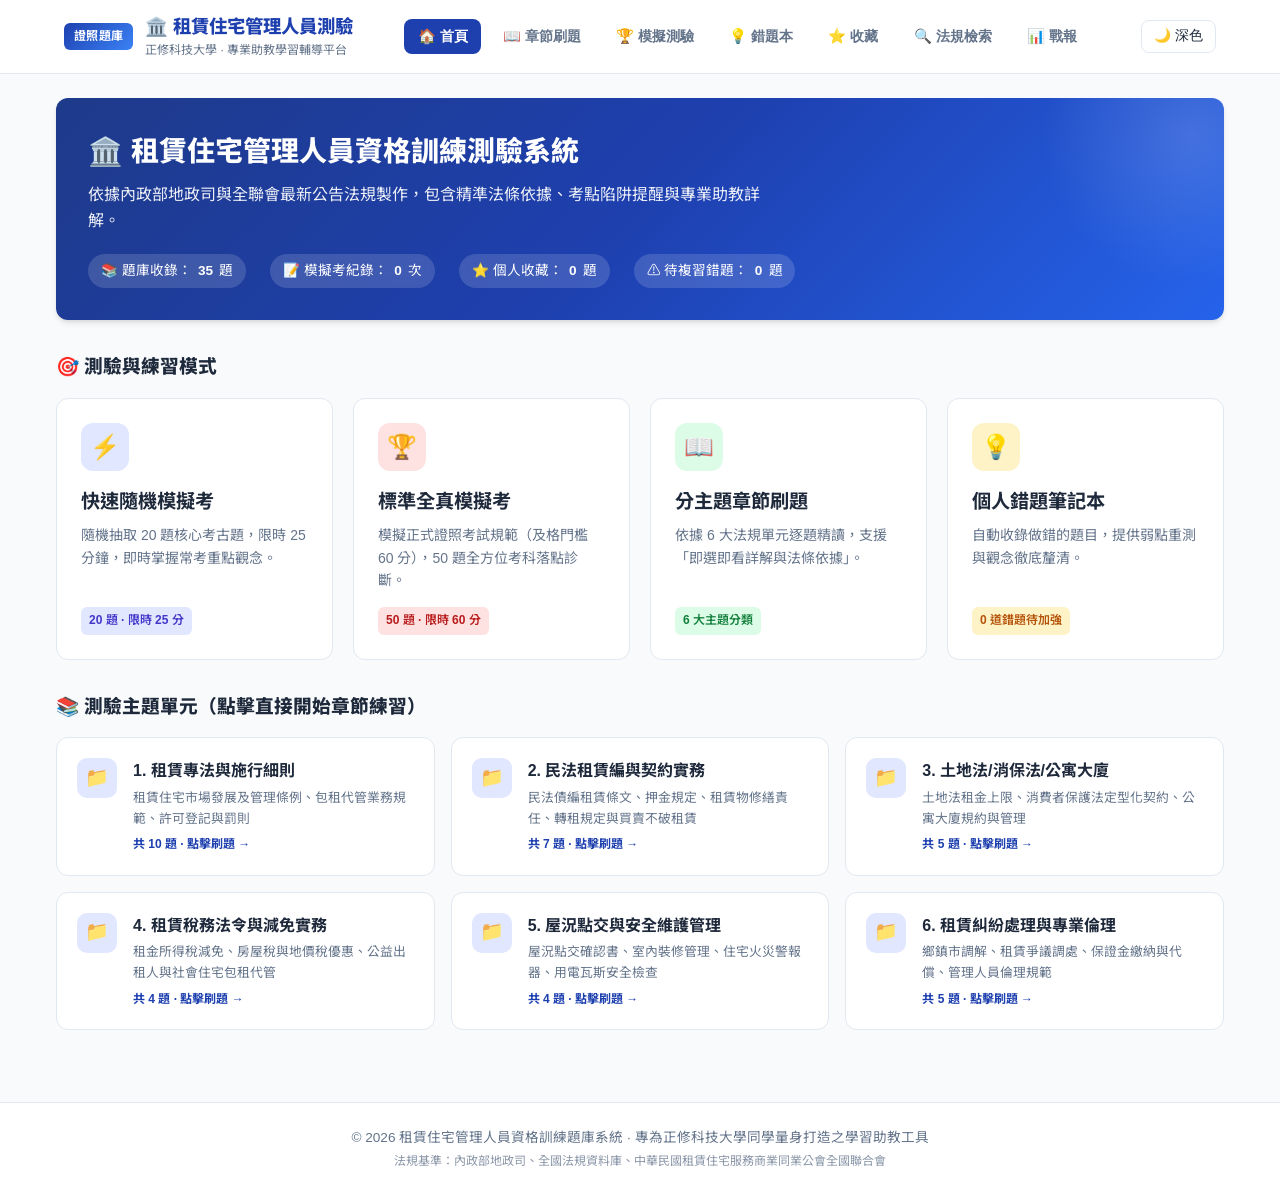
==== output/index.html @ e210c6e4 "feat: 完成租賃住宅管理人員測驗考古題互動學習平台與題庫系統" ====
﻿<!DOCTYPE html>
<html lang="zh-TW">
<head>
  <meta charset="UTF-8">
  <meta name="viewport" content="width=device-width, initial-scale=1.0">
  <title>租賃住宅管理人員資格訓練測驗考古題互動學習平台</title>
  <link rel="preconnect" href="https://fonts.googleapis.com">
  <link rel="preconnect" href="https://fonts.gstatic.com" crossorigin>
  <link href="https://fonts.googleapis.com/css2?family=Noto+Sans+TC:wght@400;500;600;700;800;900&display=swap" rel="stylesheet">
  <link rel="stylesheet" href="css/style.css">
</head>
<body>

  <!-- 頂部導航列 -->
  <header>
    <div class="header-container">
      <div class="logo-brand" onclick="switchTab('home')">
        <span class="logo-badge">證照題庫</span>
        <div>
          <div class="logo-title">🏛️ 租賃住宅管理人員測驗</div>
          <span class="logo-subtitle">正修科技大學 · 專業助教學習輔導平台</span>
        </div>
      </div>

      <nav class="main-nav">
        <button class="nav-btn active" data-tab="home" onclick="switchTab('home')">🏠 首頁</button>
        <button class="nav-btn" data-tab="practice" onclick="switchTab('practice')">📖 章節刷題</button>
        <button class="nav-btn" data-tab="exam" onclick="switchTab('exam', 50)">🏆 模擬測驗</button>
        <button class="nav-btn" data-tab="wrong" onclick="switchTab('wrong')">💡 錯題本</button>
        <button class="nav-btn" data-tab="bookmarks" onclick="switchTab('bookmarks')">⭐ 收藏</button>
        <button class="nav-btn" data-tab="search" onclick="switchTab('search')">🔍 法規檢索</button>
        <button class="nav-btn" data-tab="analytics" onclick="switchTab('analytics')">📊 戰報</button>
      </nav>

      <div class="header-tools">
        <button id="themeToggleBtn" class="tool-btn">🌙 深色</button>
      </div>
    </div>
  </header>

  <!-- 主內容區 -->
  <main id="mainContent">
    <!-- 頁面內容將由 app.js 動態渲染 -->
  </main>

  <!-- 頁尾 -->
  <footer>
    <p>© 2026 租賃住宅管理人員資格訓練題庫系統 · 專為正修科技大學同學量身打造之學習助教工具</p>
    <p style="margin-top: 0.25rem; font-size: 0.75rem; opacity: 0.75;">法規基準：內政部地政司、全國法規資料庫、中華民國租賃住宅服務商業同業公會全國聯合會</p>
  </footer>

  <!-- 腳本引入 -->
  <script src="js/questions.js"></script>
  <script src="js/app.js"></script>
</body>
</html>
---- output/css/style.css ----
﻿:root {
  --primary: #1e40af;
  --primary-hover: #1d4ed8;
  --primary-light: #eff6ff;
  --primary-border: #bfdbfe;
  --secondary: #0f172a;
  --success: #10b981;
  --success-bg: #ecfdf5;
  --success-border: #a7f3d0;
  --danger: #ef4444;
  --danger-bg: #fef2f2;
  --danger-border: #fecaca;
  --warning: #f59e0b;
  --warning-bg: #fffbeb;
  --warning-border: #fde68a;
  --info: #0284c7;
  --bg-main: #f8fafc;
  --bg-card: #ffffff;
  --text-main: #1e293b;
  --text-muted: #64748b;
  --border-color: #e2e8f0;
  --shadow-sm: 0 1px 2px 0 rgb(0 0 0 / 0.05);
  --shadow-md: 0 4px 6px -1px rgb(0 0 0 / 0.1), 0 2px 4px -2px rgb(0 0 0 / 0.1);
  --shadow-lg: 0 10px 15px -3px rgb(0 0 0 / 0.1), 0 4px 6px -4px rgb(0 0 0 / 0.1);
  --radius: 12px;
  --font-sans: -apple-system, BlinkMacSystemFont, "Segoe UI", Roboto, "Helvetica Neue", Arial, "Noto Sans TC", sans-serif;
}

[data-theme="dark"] {
  --primary: #3b82f6;
  --primary-hover: #60a5fa;
  --primary-light: #1e293b;
  --primary-border: #3b82f6;
  --secondary: #f8fafc;
  --bg-main: #0b1120;
  --bg-card: #1e293b;
  --text-main: #f1f5f9;
  --text-muted: #94a3b8;
  --border-color: #334155;
  --success-bg: #064e3b;
  --danger-bg: #7f1d1d;
  --warning-bg: #78350f;
}

* {
  box-sizing: border-box;
  margin: 0;
  padding: 0;
}

body {
  font-family: var(--font-sans);
  background-color: var(--bg-main);
  color: var(--text-main);
  line-height: 1.6;
  transition: background-color 0.3s, color 0.3s;
  min-height: 100vh;
  display: flex;
  flex-direction: column;
}

/* Header & Nav */
header {
  background: var(--bg-card);
  border-bottom: 1px solid var(--border-color);
  position: sticky;
  top: 0;
  z-index: 50;
  backdrop-filter: blur(8px);
}

.header-container {
  max-width: 1200px;
  margin: 0 auto;
  padding: 0.75rem 1.5rem;
  display: flex;
  justify-content: space-between;
  align-items: center;
  gap: 1rem;
}

.logo-brand {
  display: flex;
  align-items: center;
  gap: 0.75rem;
  text-decoration: none;
  color: var(--text-main);
  cursor: pointer;
}

.logo-badge {
  background: linear-gradient(135deg, #1e40af, #3b82f6);
  color: #fff;
  font-size: 0.75rem;
  font-weight: 700;
  padding: 0.25rem 0.6rem;
  border-radius: 6px;
  letter-spacing: 0.5px;
}

.logo-title {
  font-size: 1.15rem;
  font-weight: 800;
  color: var(--primary);
  display: flex;
  align-items: center;
  gap: 0.5rem;
}

.logo-subtitle {
  font-size: 0.75rem;
  color: var(--text-muted);
  display: block;
}

nav.main-nav {
  display: flex;
  gap: 0.5rem;
  align-items: center;
}

.nav-btn {
  background: transparent;
  border: none;
  padding: 0.5rem 0.85rem;
  border-radius: 8px;
  font-size: 0.9rem;
  font-weight: 600;
  color: var(--text-muted);
  cursor: pointer;
  display: inline-flex;
  align-items: center;
  gap: 0.4rem;
  transition: all 0.2s;
}

.nav-btn:hover {
  background: var(--primary-light);
  color: var(--primary);
}

.nav-btn.active {
  background: var(--primary);
  color: #fff;
}

.header-tools {
  display: flex;
  align-items: center;
  gap: 0.5rem;
}

.tool-btn {
  background: transparent;
  border: 1px solid var(--border-color);
  color: var(--text-main);
  padding: 0.4rem 0.75rem;
  border-radius: 8px;
  cursor: pointer;
  display: inline-flex;
  align-items: center;
  gap: 0.35rem;
  font-size: 0.85rem;
  transition: all 0.2s;
}

.tool-btn:hover {
  background: var(--border-color);
}

/* Main Layout */
main {
  max-width: 1200px;
  width: 100%;
  margin: 1.5rem auto;
  padding: 0 1rem;
  flex: 1;
}

/* Hero Section */
.hero-banner {
  background: linear-gradient(135deg, #1e3a8a 0%, #1e40af 50%, #2563eb 100%);
  color: #ffffff;
  border-radius: var(--radius);
  padding: 2rem;
  margin-bottom: 2rem;
  box-shadow: var(--shadow-md);
  position: relative;
  overflow: hidden;
}

.hero-banner::after {
  content: "";
  position: absolute;
  top: -50%;
  right: -10%;
  width: 300px;
  height: 300px;
  background: radial-gradient(circle, rgba(255,255,255,0.15) 0%, rgba(255,255,255,0) 70%);
  border-radius: 50%;
}

.hero-title {
  font-size: 1.75rem;
  font-weight: 800;
  margin-bottom: 0.5rem;
}

.hero-desc {
  font-size: 1rem;
  opacity: 0.92;
  max-width: 700px;
  margin-bottom: 1.25rem;
}

.hero-stats {
  display: flex;
  gap: 1.5rem;
  flex-wrap: wrap;
}

.stat-chip {
  background: rgba(255, 255, 255, 0.15);
  backdrop-filter: blur(5px);
  padding: 0.4rem 0.8rem;
  border-radius: 20px;
  font-size: 0.85rem;
  display: inline-flex;
  align-items: center;
  gap: 0.4rem;
}

/* Mode Cards Grid */
.mode-grid {
  display: grid;
  grid-template-columns: repeat(auto-fit, minmax(260px, 1fr));
  gap: 1.25rem;
  margin-bottom: 2rem;
}

.mode-card {
  background: var(--bg-card);
  border: 1px solid var(--border-color);
  border-radius: var(--radius);
  padding: 1.5rem;
  cursor: pointer;
  transition: transform 0.2s, box-shadow 0.2s, border-color 0.2s;
  display: flex;
  flex-direction: column;
  justify-content: space-between;
}

.mode-card:hover {
  transform: translateY(-4px);
  box-shadow: var(--shadow-lg);
  border-color: var(--primary);
}

.mode-icon-box {
  width: 48px;
  height: 48px;
  border-radius: 12px;
  display: flex;
  align-items: center;
  justify-content: center;
  margin-bottom: 1rem;
  font-size: 1.5rem;
}

.mode-card h3 {
  font-size: 1.2rem;
  font-weight: 700;
  margin-bottom: 0.4rem;
  color: var(--text-main);
}

.mode-card p {
  font-size: 0.875rem;
  color: var(--text-muted);
  margin-bottom: 1rem;
}

.mode-badge {
  font-size: 0.75rem;
  font-weight: 600;
  padding: 0.25rem 0.5rem;
  border-radius: 6px;
  align-self: flex-start;
}

/* Category Selection Grid */
.category-list {
  display: grid;
  grid-template-columns: repeat(auto-fit, minmax(320px, 1fr));
  gap: 1rem;
  margin-top: 1rem;
}

.cat-card {
  background: var(--bg-card);
  border: 1px solid var(--border-color);
  border-radius: var(--radius);
  padding: 1.25rem;
  cursor: pointer;
  transition: all 0.2s;
  display: flex;
  align-items: flex-start;
  gap: 1rem;
}

.cat-card:hover {
  border-color: var(--primary);
  background: var(--primary-light);
}

.cat-icon-badge {
  background: #e0e7ff;
  color: #3730a3;
  width: 40px;
  height: 40px;
  border-radius: 10px;
  display: flex;
  align-items: center;
  justify-content: center;
  flex-shrink: 0;
  font-size: 1.2rem;
}

.cat-info h4 {
  font-size: 1rem;
  font-weight: 700;
  margin-bottom: 0.25rem;
}

.cat-info p {
  font-size: 0.8rem;
  color: var(--text-muted);
}

/* Question Container & Exam Layout */
.exam-layout {
  display: grid;
  grid-template-columns: 1fr 300px;
  gap: 1.5rem;
  align-items: start;
}

@media (max-width: 900px) {
  .exam-layout {
    grid-template-columns: 1fr;
  }
}

.question-card {
  background: var(--bg-card);
  border: 1px solid var(--border-color);
  border-radius: var(--radius);
  padding: 1.75rem;
  box-shadow: var(--shadow-sm);
  margin-bottom: 1.5rem;
  position: relative;
}

.q-header {
  display: flex;
  justify-content: space-between;
  align-items: center;
  margin-bottom: 1rem;
  padding-bottom: 0.75rem;
  border-bottom: 1px solid var(--border-color);
  font-size: 0.85rem;
}

.q-badge {
  background: var(--primary-light);
  color: var(--primary);
  font-weight: 700;
  padding: 0.2rem 0.5rem;
  border-radius: 4px;
}

.q-actions {
  display: flex;
  gap: 0.5rem;
}

.btn-icon {
  background: transparent;
  border: none;
  color: var(--text-muted);
  cursor: pointer;
  padding: 0.3rem;
  border-radius: 6px;
  font-size: 1.1rem;
  transition: all 0.2s;
}

.btn-icon:hover {
  color: var(--warning);
  background: var(--warning-bg);
}

.btn-icon.active {
  color: var(--warning);
}

.q-title {
  font-size: 1.15rem;
  font-weight: 700;
  margin-bottom: 1.25rem;
  color: var(--text-main);
  line-height: 1.5;
}

.options-list {
  display: flex;
  flex-direction: column;
  gap: 0.75rem;
  margin-bottom: 1.25rem;
}

.option-item {
  display: flex;
  align-items: center;
  padding: 0.85rem 1rem;
  border: 1.5px solid var(--border-color);
  border-radius: 10px;
  cursor: pointer;
  transition: all 0.15s;
  background: var(--bg-card);
  font-size: 0.95rem;
  gap: 0.75rem;
  user-select: none;
}

.option-item:hover {
  border-color: var(--primary);
  background: var(--primary-light);
}

.option-item.selected {
  border-color: var(--primary);
  background: var(--primary-light);
  font-weight: 600;
}

.option-item.correct {
  border-color: var(--success) !important;
  background: var(--success-bg) !important;
  color: #065f46;
  font-weight: 700;
}

.option-item.wrong {
  border-color: var(--danger) !important;
  background: var(--danger-bg) !important;
  color: #991b1b;
  font-weight: 700;
}

.opt-prefix {
  width: 28px;
  height: 28px;
  border-radius: 50%;
  border: 1.5px solid var(--border-color);
  display: flex;
  align-items: center;
  justify-content: center;
  font-weight: 700;
  font-size: 0.85rem;
  flex-shrink: 0;
  color: var(--text-muted);
}

.option-item.selected .opt-prefix {
  background: var(--primary);
  border-color: var(--primary);
  color: #fff;
}

.option-item.correct .opt-prefix {
  background: var(--success);
  border-color: var(--success);
  color: #fff;
}

.option-item.wrong .opt-prefix {
  background: var(--danger);
  border-color: var(--danger);
  color: #fff;
}

/* Explanation Box */
.explanation-box {
  background: var(--primary-light);
  border: 1px solid var(--primary-border);
  border-radius: 10px;
  padding: 1.25rem;
  margin-top: 1rem;
  font-size: 0.9rem;
  animation: fadeIn 0.3s ease;
}

.exp-header {
  font-weight: 800;
  color: var(--primary);
  margin-bottom: 0.5rem;
  display: flex;
  align-items: center;
  gap: 0.4rem;
}

.exp-law {
  background: #f1f5f9;
  padding: 0.4rem 0.75rem;
  border-radius: 6px;
  font-family: monospace;
  font-size: 0.85rem;
  margin: 0.5rem 0;
  color: #0f172a;
  border-left: 3px solid var(--primary);
}

.exp-trap {
  background: var(--warning-bg);
  border: 1px dashed var(--warning);
  color: #92400e;
  padding: 0.5rem 0.75rem;
  border-radius: 6px;
  margin-top: 0.5rem;
  font-size: 0.85rem;
}

/* Navigation Drawer & Side Palette */
.sidebar-panel {
  background: var(--bg-card);
  border: 1px solid var(--border-color);
  border-radius: var(--radius);
  padding: 1.25rem;
  box-shadow: var(--shadow-sm);
  position: sticky;
  top: 5rem;
}

.panel-title {
  font-size: 1rem;
  font-weight: 700;
  margin-bottom: 0.75rem;
  display: flex;
  justify-content: space-between;
  align-items: center;
}

.timer-display {
  font-size: 1.25rem;
  font-weight: 800;
  color: var(--primary);
  font-variant-numeric: tabular-nums;
  display: flex;
  align-items: center;
  gap: 0.35rem;
}

.timer-warning {
  color: var(--danger);
  animation: pulse 1s infinite;
}

.q-grid {
  display: grid;
  grid-template-columns: repeat(5, 1fr);
  gap: 0.4rem;
  margin-top: 1rem;
  max-height: 280px;
  overflow-y: auto;
  padding-right: 0.25rem;
}

.q-grid-btn {
  aspect-ratio: 1;
  border: 1px solid var(--border-color);
  background: var(--bg-main);
  border-radius: 6px;
  font-size: 0.8rem;
  font-weight: 600;
  cursor: pointer;
  display: flex;
  align-items: center;
  justify-content: center;
  transition: all 0.15s;
}

.q-grid-btn:hover {
  border-color: var(--primary);
}

.q-grid-btn.answered {
  background: #dbeafe;
  color: #1e40af;
  border-color: #93c5fd;
}

.q-grid-btn.current {
  outline: 2px solid var(--primary);
  font-weight: 800;
}

.q-grid-btn.starred {
  position: relative;
}

.q-grid-btn.starred::after {
  content: "★";
  position: absolute;
  top: -2px;
  right: 1px;
  font-size: 0.6rem;
  color: var(--warning);
}

.exam-controls {
  display: flex;
  flex-direction: column;
  gap: 0.5rem;
  margin-top: 1.25rem;
}

/* Primary Action Buttons */
.btn-primary {
  background: var(--primary);
  color: #fff;
  border: none;
  padding: 0.75rem 1.25rem;
  border-radius: 8px;
  font-size: 0.95rem;
  font-weight: 700;
  cursor: pointer;
  display: inline-flex;
  align-items: center;
  justify-content: center;
  gap: 0.5rem;
  transition: all 0.2s;
  box-shadow: var(--shadow-sm);
}

.btn-primary:hover {
  background: var(--primary-hover);
  transform: translateY(-1px);
}

.btn-secondary {
  background: transparent;
  color: var(--text-main);
  border: 1px solid var(--border-color);
  padding: 0.75rem 1.25rem;
  border-radius: 8px;
  font-size: 0.95rem;
  font-weight: 600;
  cursor: pointer;
  display: inline-flex;
  align-items: center;
  justify-content: center;
  gap: 0.5rem;
  transition: all 0.2s;
}

.btn-secondary:hover {
  background: var(--border-color);
}

.btn-success {
  background: var(--success);
  color: #fff;
  border: none;
  padding: 0.75rem 1.25rem;
  border-radius: 8px;
  font-size: 0.95rem;
  font-weight: 700;
  cursor: pointer;
  transition: all 0.2s;
}

.btn-success:hover {
  filter: brightness(0.92);
}

/* Result Modal / Screen */
.result-card {
  background: var(--bg-card);
  border: 1px solid var(--border-color);
  border-radius: var(--radius);
  padding: 2.5rem;
  text-align: center;
  box-shadow: var(--shadow-lg);
  max-width: 700px;
  margin: 0 auto;
}

.score-circle {
  width: 140px;
  height: 140px;
  border-radius: 50%;
  margin: 0 auto 1.5rem;
  display: flex;
  flex-direction: column;
  align-items: center;
  justify-content: center;
  border: 8px solid;
}

.score-circle.pass {
  border-color: var(--success);
  color: var(--success);
  background: var(--success-bg);
}

.score-circle.fail {
  border-color: var(--danger);
  color: var(--danger);
  background: var(--danger-bg);
}

.score-num {
  font-size: 2.5rem;
  font-weight: 900;
  line-height: 1;
}

.score-total {
  font-size: 0.85rem;
  color: var(--text-muted);
}

.result-breakdown {
  display: grid;
  grid-template-columns: repeat(3, 1fr);
  gap: 1rem;
  margin: 2rem 0;
  text-align: left;
}

.breakdown-box {
  background: var(--bg-main);
  padding: 1rem;
  border-radius: 8px;
  border: 1px solid var(--border-color);
}

.breakdown-box .lbl {
  font-size: 0.8rem;
  color: var(--text-muted);
}

.breakdown-box .val {
  font-size: 1.25rem;
  font-weight: 800;
  color: var(--text-main);
}

/* Search & Filter Bar */
.search-bar-wrap {
  display: flex;
  gap: 0.75rem;
  margin-bottom: 1.5rem;
}

.search-input {
  flex: 1;
  padding: 0.75rem 1rem;
  border: 1.5px solid var(--border-color);
  border-radius: 8px;
  background: var(--bg-card);
  color: var(--text-main);
  font-size: 0.95rem;
}

.search-input:focus {
  outline: none;
  border-color: var(--primary);
}

/* Animations */
@keyframes fadeIn {
  from { opacity: 0; transform: translateY(6px); }
  to { opacity: 1; transform: translateY(0); }
}

@keyframes pulse {
  0%, 100% { opacity: 1; }
  50% { opacity: 0.5; }
}

/* Footer */
footer {
  background: var(--bg-card);
  border-top: 1px solid var(--border-color);
  padding: 1.5rem;
  text-align: center;
  font-size: 0.85rem;
  color: var(--text-muted);
  margin-top: 3rem;
}

/* Print Styles */
@media print {
  header, nav, .exam-controls, .sidebar-panel, footer, .hero-banner, .btn-icon {
    display: none !important;
  }
  body {
    background: #fff;
    color: #000;
  }
  .exam-layout {
    display: block;
  }
  .question-card {
    border: 1px solid #ccc;
    box-shadow: none;
    page-break-inside: avoid;
    margin-bottom: 2rem;
  }
}
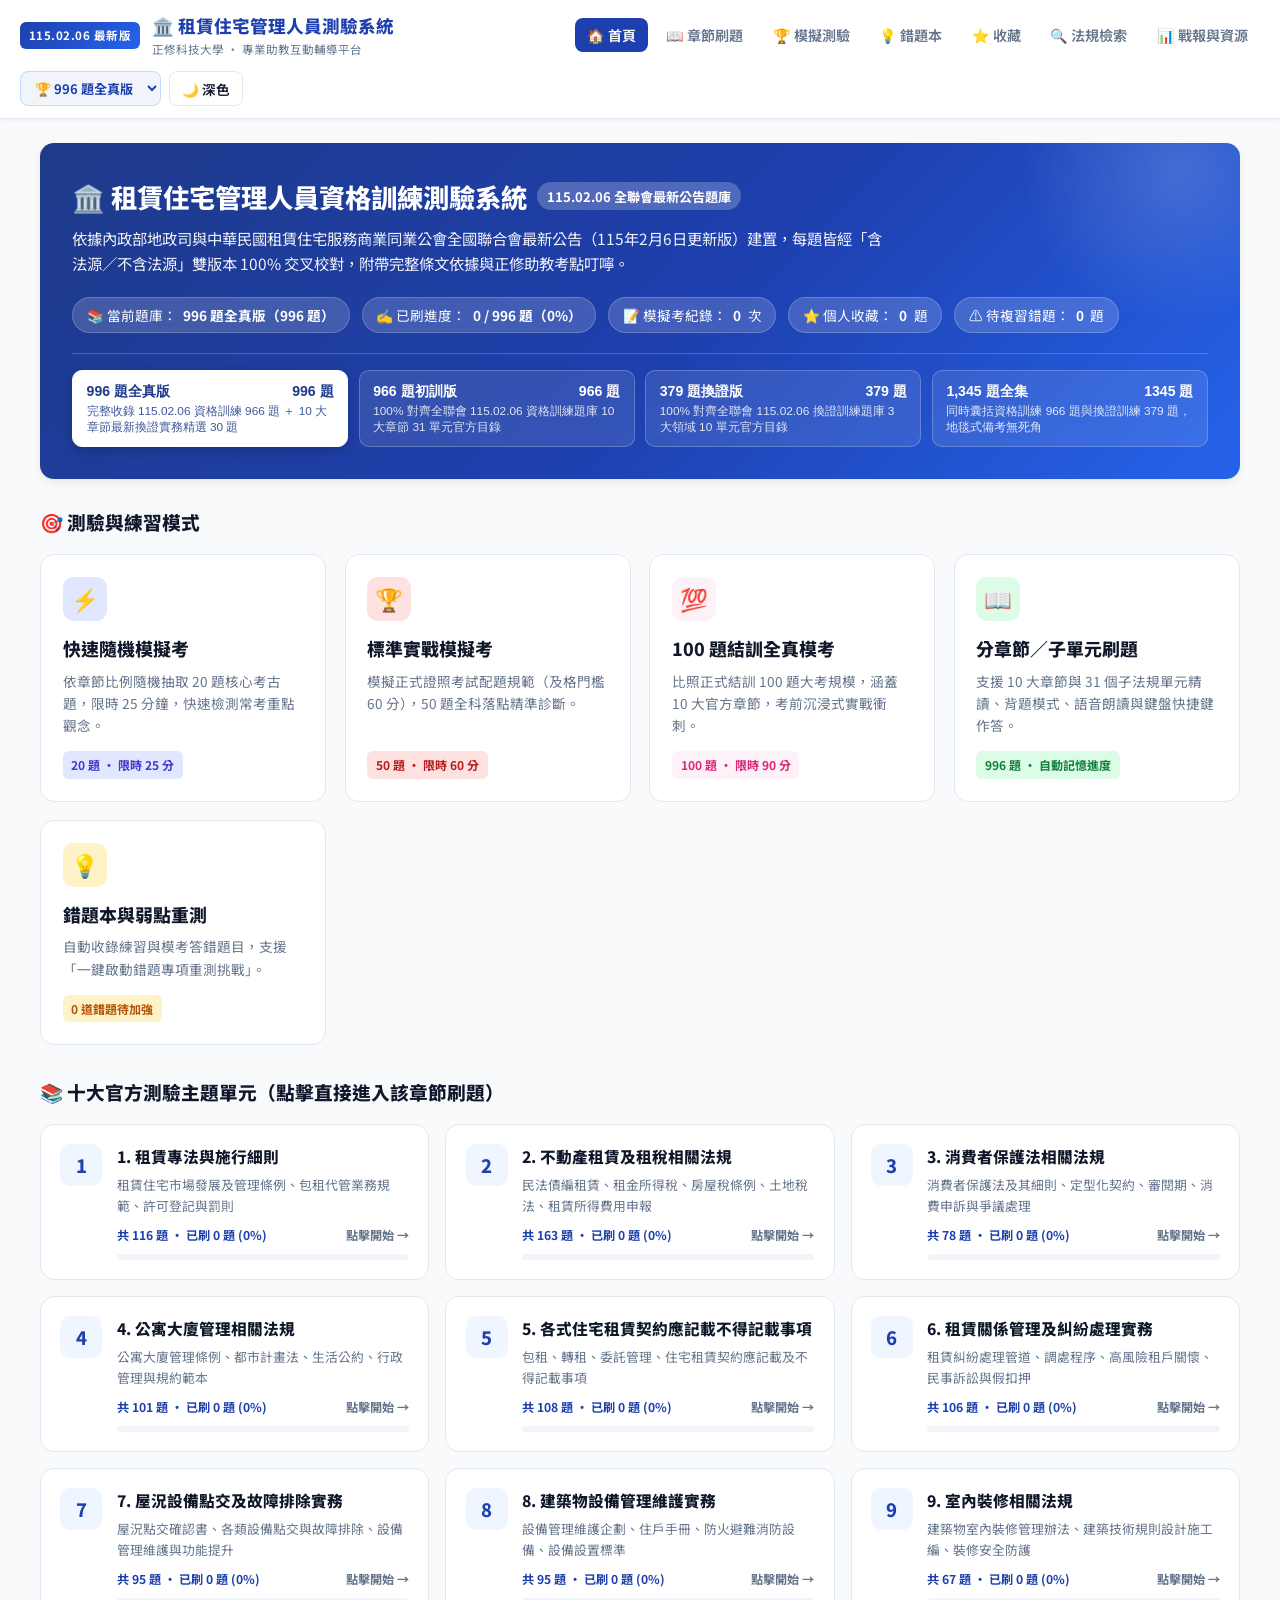
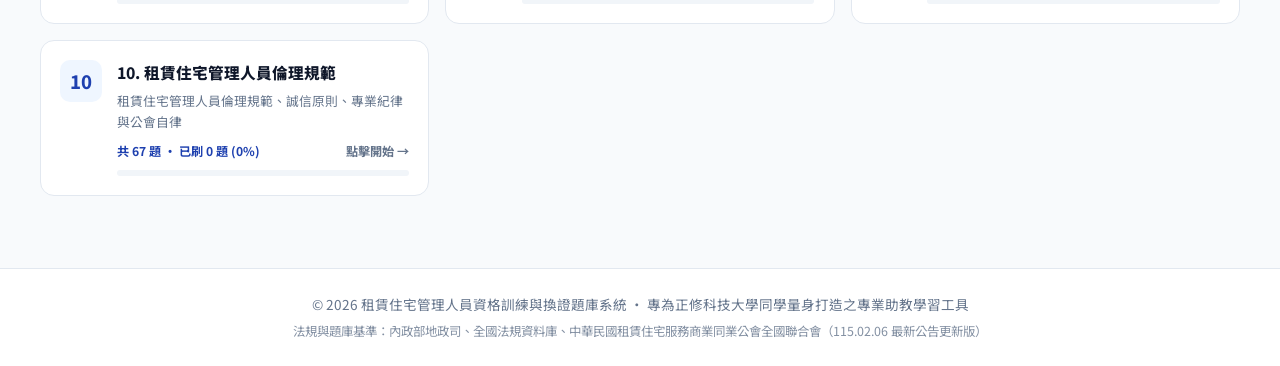
==== commit 7703ee92: "feat(question-bank & ui): 升級 115.02.06 官方雙題庫 (1,345題零誤差向量重構) 與測驗系統全面優化" ====
--- a/output/index.html
+++ b/output/index.html
@@ -1,9 +1,10 @@
-﻿<!DOCTYPE html>
+<!DOCTYPE html>
 <html lang="zh-TW">
 <head>
   <meta charset="UTF-8">
   <meta name="viewport" content="width=device-width, initial-scale=1.0">
-  <title>租賃住宅管理人員資格訓練測驗考古題互動學習平台</title>
+  <meta name="description" content="租賃住宅管理人員資格訓練與換證測驗考古題互動學習平台（115.02.06 最新官方題庫 1,345 題完整收錄，含 996 題全真版、966 題初訓標準版、379 題換證版）">
+  <title>租賃住宅管理人員資格訓練測驗考古題互動學習平台｜115.02.06 最新官方題庫</title>
   <link rel="preconnect" href="https://fonts.googleapis.com">
   <link rel="preconnect" href="https://fonts.gstatic.com" crossorigin>
   <link href="https://fonts.googleapis.com/css2?family=Noto+Sans+TC:wght@400;500;600;700;800;900&display=swap" rel="stylesheet">
@@ -15,25 +16,31 @@
   <header>
     <div class="header-container">
       <div class="logo-brand" onclick="switchTab('home')">
-        <span class="logo-badge">證照題庫</span>
+        <span class="logo-badge">115.02.06 最新版</span>
         <div>
-          <div class="logo-title">🏛️ 租賃住宅管理人員測驗</div>
-          <span class="logo-subtitle">正修科技大學 · 專業助教學習輔導平台</span>
+          <div class="logo-title">🏛️ 租賃住宅管理人員測驗系統</div>
+          <span class="logo-subtitle">正修科技大學 · 專業助教互動輔導平台</span>
         </div>
       </div>
 
-      <nav class="main-nav">
+      <nav class="main-nav" aria-label="主要功能導覽">
         <button class="nav-btn active" data-tab="home" onclick="switchTab('home')">🏠 首頁</button>
         <button class="nav-btn" data-tab="practice" onclick="switchTab('practice')">📖 章節刷題</button>
         <button class="nav-btn" data-tab="exam" onclick="switchTab('exam', 50)">🏆 模擬測驗</button>
-        <button class="nav-btn" data-tab="wrong" onclick="switchTab('wrong')">💡 錯題本</button>
-        <button class="nav-btn" data-tab="bookmarks" onclick="switchTab('bookmarks')">⭐ 收藏</button>
+        <button class="nav-btn" data-tab="wrong" onclick="switchTab('wrong')">💡 錯題本 <span id="navWrongBadge" class="nav-mini-badge" style="display:none;">0</span></button>
+        <button class="nav-btn" data-tab="bookmarks" onclick="switchTab('bookmarks')">⭐ 收藏 <span id="navStarBadge" class="nav-mini-badge" style="display:none;">0</span></button>
         <button class="nav-btn" data-tab="search" onclick="switchTab('search')">🔍 法規檢索</button>
-        <button class="nav-btn" data-tab="analytics" onclick="switchTab('analytics')">📊 戰報</button>
+        <button class="nav-btn" data-tab="analytics" onclick="switchTab('analytics')">📊 戰報與資源</button>
       </nav>
 
       <div class="header-tools">
-        <button id="themeToggleBtn" class="tool-btn">🌙 深色</button>
+        <select id="headerBankSelector" class="bank-select" title="切換官方題庫版本" onchange="changeQuestionBank(this.value)">
+          <option value="full996">🏆 996 題全真版</option>
+          <option value="qual966">🎓 966 題初訓版</option>
+          <option value="renew379">🔄 379 題換證版</option>
+          <option value="all1345">🔥 1,345 題全集</option>
+        </select>
+        <button id="themeToggleBtn" class="tool-btn" title="切換深淺色主題">🌙 深色</button>
       </div>
     </div>
   </header>
@@ -45,8 +52,10 @@
 
   <!-- 頁尾 -->
   <footer>
-    <p>© 2026 租賃住宅管理人員資格訓練題庫系統 · 專為正修科技大學同學量身打造之學習助教工具</p>
-    <p style="margin-top: 0.25rem; font-size: 0.75rem; opacity: 0.75;">法規基準：內政部地政司、全國法規資料庫、中華民國租賃住宅服務商業同業公會全國聯合會</p>
+    <p>© 2026 租賃住宅管理人員資格訓練與換證題庫系統 · 專為正修科技大學同學量身打造之專業助教學習工具</p>
+    <p style="margin-top: 0.35rem; font-size: 0.78rem; opacity: 0.8;">
+      法規與題庫基準：內政部地政司、全國法規資料庫、中華民國租賃住宅服務商業同業公會全國聯合會（115.02.06 最新公告更新版）
+    </p>
   </footer>
 
   <!-- 腳本引入 -->
--- a/output/css/style.css
+++ b/output/css/style.css
@@ -1,45 +1,59 @@
-﻿:root {
+:root {
   --primary: #1e40af;
   --primary-hover: #1d4ed8;
   --primary-light: #eff6ff;
   --primary-border: #bfdbfe;
   --secondary: #0f172a;
-  --success: #10b981;
+  --success: #059669;
   --success-bg: #ecfdf5;
+  --success-text: #065f46;
   --success-border: #a7f3d0;
-  --danger: #ef4444;
+  --danger: #dc2626;
   --danger-bg: #fef2f2;
+  --danger-text: #991b1b;
   --danger-border: #fecaca;
-  --warning: #f59e0b;
+  --warning: #d97706;
   --warning-bg: #fffbeb;
+  --warning-text: #92400e;
   --warning-border: #fde68a;
   --info: #0284c7;
   --bg-main: #f8fafc;
   --bg-card: #ffffff;
-  --text-main: #1e293b;
+  --bg-subtle: #f1f5f9;
+  --text-main: #0f172a;
   --text-muted: #64748b;
   --border-color: #e2e8f0;
-  --shadow-sm: 0 1px 2px 0 rgb(0 0 0 / 0.05);
-  --shadow-md: 0 4px 6px -1px rgb(0 0 0 / 0.1), 0 2px 4px -2px rgb(0 0 0 / 0.1);
-  --shadow-lg: 0 10px 15px -3px rgb(0 0 0 / 0.1), 0 4px 6px -4px rgb(0 0 0 / 0.1);
-  --radius: 12px;
-  --font-sans: -apple-system, BlinkMacSystemFont, "Segoe UI", Roboto, "Helvetica Neue", Arial, "Noto Sans TC", sans-serif;
+  --shadow-sm: 0 1px 3px 0 rgb(0 0 0 / 0.06);
+  --shadow-md: 0 4px 12px -1px rgb(0 0 0 / 0.08), 0 2px 4px -2px rgb(0 0 0 / 0.06);
+  --shadow-lg: 0 12px 24px -4px rgb(0 0 0 / 0.12), 0 4px 8px -4px rgb(0 0 0 / 0.08);
+  --radius: 14px;
+  --font-sans: "Noto Sans TC", -apple-system, BlinkMacSystemFont, "Segoe UI", Roboto, sans-serif;
 }
 
 [data-theme="dark"] {
   --primary: #3b82f6;
   --primary-hover: #60a5fa;
   --primary-light: #1e293b;
-  --primary-border: #3b82f6;
+  --primary-border: #2563eb;
   --secondary: #f8fafc;
+  --success: #10b981;
+  --success-bg: rgba(16, 185, 129, 0.16);
+  --success-text: #6ee7b7;
+  --success-border: #059669;
+  --danger: #f87171;
+  --danger-bg: rgba(239, 68, 68, 0.16);
+  --danger-text: #fca5a5;
+  --danger-border: #dc2626;
+  --warning: #fbbf24;
+  --warning-bg: rgba(245, 158, 11, 0.16);
+  --warning-text: #fde68a;
+  --warning-border: #d97706;
   --bg-main: #0b1120;
-  --bg-card: #1e293b;
+  --bg-card: #162032;
+  --bg-subtle: #1e293b;
   --text-main: #f1f5f9;
   --text-muted: #94a3b8;
-  --border-color: #334155;
-  --success-bg: #064e3b;
-  --danger-bg: #7f1d1d;
-  --warning-bg: #78350f;
+  --border-color: #2e3f59;
 }
 
 * {
@@ -52,8 +66,8 @@
   font-family: var(--font-sans);
   background-color: var(--bg-main);
   color: var(--text-main);
-  line-height: 1.6;
-  transition: background-color 0.3s, color 0.3s;
+  line-height: 1.65;
+  transition: background-color 0.25s, color 0.25s;
   min-height: 100vh;
   display: flex;
   flex-direction: column;
@@ -65,18 +79,19 @@
   border-bottom: 1px solid var(--border-color);
   position: sticky;
   top: 0;
-  z-index: 50;
-  backdrop-filter: blur(8px);
+  z-index: 100;
+  box-shadow: var(--shadow-sm);
 }
 
 .header-container {
-  max-width: 1200px;
+  max-width: 1280px;
   margin: 0 auto;
-  padding: 0.75rem 1.5rem;
+  padding: 0.7rem 1.25rem;
   display: flex;
   justify-content: space-between;
   align-items: center;
-  gap: 1rem;
+  gap: 0.75rem;
+  flex-wrap: wrap;
 }
 
 .logo-brand {
@@ -86,52 +101,63 @@
   text-decoration: none;
   color: var(--text-main);
   cursor: pointer;
+  flex-shrink: 0;
 }
 
 .logo-badge {
-  background: linear-gradient(135deg, #1e40af, #3b82f6);
+  background: linear-gradient(135deg, #1e40af, #2563eb);
   color: #fff;
-  font-size: 0.75rem;
-  font-weight: 700;
-  padding: 0.25rem 0.6rem;
+  font-size: 0.72rem;
+  font-weight: 700;
+  padding: 0.25rem 0.55rem;
   border-radius: 6px;
   letter-spacing: 0.5px;
+  white-space: nowrap;
 }
 
 .logo-title {
-  font-size: 1.15rem;
+  font-size: 1.1rem;
   font-weight: 800;
   color: var(--primary);
   display: flex;
   align-items: center;
-  gap: 0.5rem;
+  gap: 0.4rem;
 }
 
 .logo-subtitle {
-  font-size: 0.75rem;
+  font-size: 0.72rem;
   color: var(--text-muted);
   display: block;
 }
 
 nav.main-nav {
   display: flex;
-  gap: 0.5rem;
-  align-items: center;
+  gap: 0.35rem;
+  align-items: center;
+  overflow-x: auto;
+  scrollbar-width: none;
+  padding: 0.15rem 0;
+}
+
+nav.main-nav::-webkit-scrollbar {
+  display: none;
 }
 
 .nav-btn {
   background: transparent;
   border: none;
-  padding: 0.5rem 0.85rem;
+  padding: 0.45rem 0.75rem;
   border-radius: 8px;
-  font-size: 0.9rem;
+  font-size: 0.88rem;
   font-weight: 600;
   color: var(--text-muted);
   cursor: pointer;
   display: inline-flex;
   align-items: center;
-  gap: 0.4rem;
+  gap: 0.35rem;
   transition: all 0.2s;
+  white-space: nowrap;
+  font-family: inherit;
 }
 
 .nav-btn:hover {
@@ -144,14 +170,41 @@
   color: #fff;
 }
 
+.nav-mini-badge {
+  background: rgba(239, 68, 68, 0.15);
+  color: var(--danger);
+  font-size: 0.7rem;
+  font-weight: 800;
+  padding: 0.05rem 0.4rem;
+  border-radius: 999px;
+}
+
+.nav-btn.active .nav-mini-badge {
+  background: rgba(255, 255, 255, 0.25);
+  color: #fff;
+}
+
 .header-tools {
   display: flex;
   align-items: center;
   gap: 0.5rem;
+  flex-shrink: 0;
+}
+
+.bank-select {
+  background: var(--bg-subtle);
+  border: 1px solid var(--primary-border);
+  color: var(--primary);
+  padding: 0.38rem 0.65rem;
+  border-radius: 8px;
+  font-size: 0.82rem;
+  font-weight: 700;
+  cursor: pointer;
+  font-family: inherit;
 }
 
 .tool-btn {
-  background: transparent;
+  background: var(--bg-card);
   border: 1px solid var(--border-color);
   color: var(--text-main);
   padding: 0.4rem 0.75rem;
@@ -161,29 +214,39 @@
   align-items: center;
   gap: 0.35rem;
   font-size: 0.85rem;
+  font-weight: 600;
   transition: all 0.2s;
+  font-family: inherit;
 }
 
 .tool-btn:hover {
-  background: var(--border-color);
+  border-color: var(--primary);
+  color: var(--primary);
+  background: var(--primary-light);
+}
+
+.tool-btn.active-toggle {
+  background: var(--primary);
+  color: #fff;
+  border-color: var(--primary);
 }
 
 /* Main Layout */
 main {
-  max-width: 1200px;
+  max-width: 1240px;
   width: 100%;
   margin: 1.5rem auto;
-  padding: 0 1rem;
+  padding: 0 1.25rem;
   flex: 1;
 }
 
 /* Hero Section */
 .hero-banner {
-  background: linear-gradient(135deg, #1e3a8a 0%, #1e40af 50%, #2563eb 100%);
+  background: linear-gradient(135deg, #1e3a8a 0%, #1e40af 55%, #2563eb 100%);
   color: #ffffff;
   border-radius: var(--radius);
   padding: 2rem;
-  margin-bottom: 2rem;
+  margin-bottom: 1.75rem;
   box-shadow: var(--shadow-md);
   position: relative;
   overflow: hidden;
@@ -192,49 +255,104 @@
 .hero-banner::after {
   content: "";
   position: absolute;
-  top: -50%;
-  right: -10%;
-  width: 300px;
-  height: 300px;
-  background: radial-gradient(circle, rgba(255,255,255,0.15) 0%, rgba(255,255,255,0) 70%);
+  top: -40%;
+  right: -8%;
+  width: 320px;
+  height: 320px;
+  background: radial-gradient(circle, rgba(255,255,255,0.16) 0%, rgba(255,255,255,0) 70%);
   border-radius: 50%;
+  pointer-events: none;
 }
 
 .hero-title {
-  font-size: 1.75rem;
+  font-size: 1.65rem;
   font-weight: 800;
   margin-bottom: 0.5rem;
+  display: flex;
+  align-items: center;
+  gap: 0.6rem;
+  flex-wrap: wrap;
 }
 
 .hero-desc {
-  font-size: 1rem;
-  opacity: 0.92;
-  max-width: 700px;
+  font-size: 0.96rem;
+  opacity: 0.94;
+  max-width: 820px;
   margin-bottom: 1.25rem;
 }
 
 .hero-stats {
   display: flex;
-  gap: 1.5rem;
+  gap: 0.75rem;
   flex-wrap: wrap;
+  margin-bottom: 1.25rem;
 }
 
 .stat-chip {
-  background: rgba(255, 255, 255, 0.15);
-  backdrop-filter: blur(5px);
-  padding: 0.4rem 0.8rem;
-  border-radius: 20px;
+  background: rgba(255, 255, 255, 0.16);
+  backdrop-filter: blur(6px);
+  padding: 0.38rem 0.85rem;
+  border-radius: 999px;
   font-size: 0.85rem;
   display: inline-flex;
   align-items: center;
   gap: 0.4rem;
+  border: 1px solid rgba(255, 255, 255, 0.2);
+}
+
+/* Bank Switcher Pills in Hero */
+.bank-switcher-bar {
+  display: grid;
+  grid-template-columns: repeat(auto-fit, minmax(220px, 1fr));
+  gap: 0.65rem;
+  margin-top: 1rem;
+  padding-top: 1rem;
+  border-top: 1px solid rgba(255, 255, 255, 0.2);
+}
+
+.bank-pill {
+  background: rgba(255, 255, 255, 0.1);
+  border: 1.5px solid rgba(255, 255, 255, 0.22);
+  color: #fff;
+  padding: 0.65rem 0.85rem;
+  border-radius: 10px;
+  cursor: pointer;
+  text-align: left;
+  transition: all 0.2s;
+}
+
+.bank-pill:hover {
+  background: rgba(255, 255, 255, 0.2);
+  transform: translateY(-1px);
+}
+
+.bank-pill.active {
+  background: #ffffff;
+  color: #1e3a8a;
+  border-color: #ffffff;
+  box-shadow: 0 4px 12px rgba(0, 0, 0, 0.18);
+}
+
+.bank-pill-title {
+  font-size: 0.88rem;
+  font-weight: 800;
+  display: flex;
+  justify-content: space-between;
+  align-items: center;
+}
+
+.bank-pill-desc {
+  font-size: 0.74rem;
+  opacity: 0.85;
+  margin-top: 0.2rem;
+  line-height: 1.35;
 }
 
 /* Mode Cards Grid */
 .mode-grid {
   display: grid;
-  grid-template-columns: repeat(auto-fit, minmax(260px, 1fr));
-  gap: 1.25rem;
+  grid-template-columns: repeat(auto-fit, minmax(230px, 1fr));
+  gap: 1.15rem;
   margin-bottom: 2rem;
 }
 
@@ -242,7 +360,7 @@
   background: var(--bg-card);
   border: 1px solid var(--border-color);
   border-radius: var(--radius);
-  padding: 1.5rem;
+  padding: 1.35rem;
   cursor: pointer;
   transition: transform 0.2s, box-shadow 0.2s, border-color 0.2s;
   display: flex;
@@ -257,33 +375,33 @@
 }
 
 .mode-icon-box {
-  width: 48px;
-  height: 48px;
-  border-radius: 12px;
+  width: 44px;
+  height: 44px;
+  border-radius: 11px;
   display: flex;
   align-items: center;
   justify-content: center;
-  margin-bottom: 1rem;
-  font-size: 1.5rem;
+  margin-bottom: 0.85rem;
+  font-size: 1.4rem;
 }
 
 .mode-card h3 {
-  font-size: 1.2rem;
-  font-weight: 700;
-  margin-bottom: 0.4rem;
+  font-size: 1.12rem;
+  font-weight: 800;
+  margin-bottom: 0.35rem;
   color: var(--text-main);
 }
 
 .mode-card p {
-  font-size: 0.875rem;
-  color: var(--text-muted);
-  margin-bottom: 1rem;
+  font-size: 0.85rem;
+  color: var(--text-muted);
+  margin-bottom: 0.9rem;
 }
 
 .mode-badge {
   font-size: 0.75rem;
-  font-weight: 600;
-  padding: 0.25rem 0.5rem;
+  font-weight: 700;
+  padding: 0.25rem 0.55rem;
   border-radius: 6px;
   align-self: flex-start;
 }
@@ -291,7 +409,7 @@
 /* Category Selection Grid */
 .category-list {
   display: grid;
-  grid-template-columns: repeat(auto-fit, minmax(320px, 1fr));
+  grid-template-columns: repeat(auto-fit, minmax(330px, 1fr));
   gap: 1rem;
   margin-top: 1rem;
 }
@@ -300,52 +418,76 @@
   background: var(--bg-card);
   border: 1px solid var(--border-color);
   border-radius: var(--radius);
-  padding: 1.25rem;
+  padding: 1.2rem;
   cursor: pointer;
   transition: all 0.2s;
   display: flex;
   align-items: flex-start;
-  gap: 1rem;
+  gap: 0.9rem;
 }
 
 .cat-card:hover {
   border-color: var(--primary);
+  box-shadow: var(--shadow-md);
+  transform: translateY(-2px);
+}
+
+.cat-icon-badge {
   background: var(--primary-light);
-}
-
-.cat-icon-badge {
-  background: #e0e7ff;
-  color: #3730a3;
-  width: 40px;
-  height: 40px;
+  color: var(--primary);
+  width: 42px;
+  height: 42px;
   border-radius: 10px;
   display: flex;
   align-items: center;
   justify-content: center;
   flex-shrink: 0;
-  font-size: 1.2rem;
+  font-size: 1.15rem;
+  font-weight: 800;
+}
+
+.cat-info {
+  flex: 1;
+  min-width: 0;
 }
 
 .cat-info h4 {
-  font-size: 1rem;
-  font-weight: 700;
+  font-size: 0.98rem;
+  font-weight: 800;
   margin-bottom: 0.25rem;
+  color: var(--text-main);
 }
 
 .cat-info p {
   font-size: 0.8rem;
   color: var(--text-muted);
+}
+
+.progress-bar-wrap {
+  width: 100%;
+  height: 6px;
+  background: var(--bg-subtle);
+  border-radius: 999px;
+  overflow: hidden;
+  margin-top: 0.55rem;
+}
+
+.progress-bar-fill {
+  height: 100%;
+  background: linear-gradient(90deg, var(--primary), #3b82f6);
+  border-radius: 999px;
+  transition: width 0.3s ease;
 }
 
 /* Question Container & Exam Layout */
 .exam-layout {
   display: grid;
-  grid-template-columns: 1fr 300px;
+  grid-template-columns: 1fr 310px;
   gap: 1.5rem;
   align-items: start;
 }
 
-@media (max-width: 900px) {
+@media (max-width: 920px) {
   .exam-layout {
     grid-template-columns: 1fr;
   }
@@ -355,9 +497,9 @@
   background: var(--bg-card);
   border: 1px solid var(--border-color);
   border-radius: var(--radius);
-  padding: 1.75rem;
+  padding: 1.65rem;
   box-shadow: var(--shadow-sm);
-  margin-bottom: 1.5rem;
+  margin-bottom: 1.25rem;
   position: relative;
 }
 
@@ -365,43 +507,68 @@
   display: flex;
   justify-content: space-between;
   align-items: center;
-  margin-bottom: 1rem;
+  margin-bottom: 0.85rem;
   padding-bottom: 0.75rem;
   border-bottom: 1px solid var(--border-color);
   font-size: 0.85rem;
+  flex-wrap: wrap;
+  gap: 0.5rem;
+}
+
+.q-badge-group {
+  display: flex;
+  align-items: center;
+  gap: 0.45rem;
+  flex-wrap: wrap;
 }
 
 .q-badge {
   background: var(--primary-light);
   color: var(--primary);
   font-weight: 700;
+  padding: 0.22rem 0.55rem;
+  border-radius: 6px;
+  font-size: 0.8rem;
+}
+
+.q-sub-badge {
+  background: var(--bg-subtle);
+  color: var(--text-muted);
+  font-weight: 600;
   padding: 0.2rem 0.5rem;
-  border-radius: 4px;
+  border-radius: 6px;
+  font-size: 0.76rem;
 }
 
 .q-actions {
   display: flex;
-  gap: 0.5rem;
+  gap: 0.35rem;
+  align-items: center;
 }
 
 .btn-icon {
-  background: transparent;
-  border: none;
-  color: var(--text-muted);
-  cursor: pointer;
-  padding: 0.3rem;
+  background: var(--bg-subtle);
+  border: 1px solid transparent;
+  color: var(--text-muted);
+  cursor: pointer;
+  padding: 0.28rem 0.6rem;
   border-radius: 6px;
-  font-size: 1.1rem;
+  font-size: 0.82rem;
+  font-weight: 600;
   transition: all 0.2s;
+  font-family: inherit;
 }
 
 .btn-icon:hover {
-  color: var(--warning);
+  color: var(--primary);
+  border-color: var(--primary-border);
+  background: var(--primary-light);
+}
+
+.btn-icon.active {
+  color: var(--warning-text);
   background: var(--warning-bg);
-}
-
-.btn-icon.active {
-  color: var(--warning);
+  border-color: var(--warning-border);
 }
 
 .q-title {
@@ -409,28 +576,29 @@
   font-weight: 700;
   margin-bottom: 1.25rem;
   color: var(--text-main);
-  line-height: 1.5;
+  line-height: 1.6;
 }
 
 .options-list {
   display: flex;
   flex-direction: column;
-  gap: 0.75rem;
+  gap: 0.7rem;
   margin-bottom: 1.25rem;
 }
 
 .option-item {
   display: flex;
-  align-items: center;
+  align-items: flex-start;
   padding: 0.85rem 1rem;
   border: 1.5px solid var(--border-color);
   border-radius: 10px;
   cursor: pointer;
   transition: all 0.15s;
   background: var(--bg-card);
-  font-size: 0.95rem;
+  font-size: 0.96rem;
   gap: 0.75rem;
   user-select: none;
+  line-height: 1.5;
 }
 
 .option-item:hover {
@@ -447,14 +615,14 @@
 .option-item.correct {
   border-color: var(--success) !important;
   background: var(--success-bg) !important;
-  color: #065f46;
+  color: var(--success-text);
   font-weight: 700;
 }
 
 .option-item.wrong {
   border-color: var(--danger) !important;
   background: var(--danger-bg) !important;
-  color: #991b1b;
+  color: var(--danger-text);
   font-weight: 700;
 }
 
@@ -467,9 +635,10 @@
   align-items: center;
   justify-content: center;
   font-weight: 700;
-  font-size: 0.85rem;
+  font-size: 0.82rem;
   flex-shrink: 0;
   color: var(--text-muted);
+  margin-top: 0.05rem;
 }
 
 .option-item.selected .opt-prefix {
@@ -495,10 +664,10 @@
   background: var(--primary-light);
   border: 1px solid var(--primary-border);
   border-radius: 10px;
-  padding: 1.25rem;
+  padding: 1.2rem;
   margin-top: 1rem;
-  font-size: 0.9rem;
-  animation: fadeIn 0.3s ease;
+  font-size: 0.92rem;
+  animation: fadeIn 0.25s ease;
 }
 
 .exp-header {
@@ -511,27 +680,40 @@
 }
 
 .exp-law {
-  background: #f1f5f9;
-  padding: 0.4rem 0.75rem;
-  border-radius: 6px;
-  font-family: monospace;
-  font-size: 0.85rem;
+  background: var(--bg-subtle);
+  padding: 0.6rem 0.85rem;
+  border-radius: 8px;
+  font-size: 0.88rem;
   margin: 0.5rem 0;
-  color: #0f172a;
-  border-left: 3px solid var(--primary);
+  color: var(--text-main);
+  border-left: 4px solid var(--primary);
+  line-height: 1.65;
 }
 
 .exp-trap {
   background: var(--warning-bg);
-  border: 1px dashed var(--warning);
-  color: #92400e;
-  padding: 0.5rem 0.75rem;
-  border-radius: 6px;
-  margin-top: 0.5rem;
-  font-size: 0.85rem;
-}
-
-/* Navigation Drawer & Side Palette */
+  border: 1px dashed var(--warning-border);
+  color: var(--warning-text);
+  padding: 0.6rem 0.85rem;
+  border-radius: 8px;
+  margin-top: 0.65rem;
+  font-size: 0.86rem;
+  line-height: 1.55;
+}
+
+.shortcut-hint {
+  margin-top: 1rem;
+  padding-top: 0.75rem;
+  border-top: 1px dashed var(--border-color);
+  font-size: 0.78rem;
+  color: var(--text-muted);
+  display: flex;
+  justify-content: space-between;
+  flex-wrap: wrap;
+  gap: 0.5rem;
+}
+
+/* Sidebar Panel */
 .sidebar-panel {
   background: var(--bg-card);
   border: 1px solid var(--border-color);
@@ -539,13 +721,13 @@
   padding: 1.25rem;
   box-shadow: var(--shadow-sm);
   position: sticky;
-  top: 5rem;
+  top: 4.8rem;
 }
 
 .panel-title {
-  font-size: 1rem;
-  font-weight: 700;
-  margin-bottom: 0.75rem;
+  font-size: 0.95rem;
+  font-weight: 700;
+  margin-bottom: 0.65rem;
   display: flex;
   justify-content: space-between;
   align-items: center;
@@ -569,25 +751,27 @@
 .q-grid {
   display: grid;
   grid-template-columns: repeat(5, 1fr);
-  gap: 0.4rem;
-  margin-top: 1rem;
-  max-height: 280px;
+  gap: 0.38rem;
+  margin-top: 0.75rem;
+  max-height: 300px;
   overflow-y: auto;
-  padding-right: 0.25rem;
+  padding: 0.2rem;
 }
 
 .q-grid-btn {
   aspect-ratio: 1;
   border: 1px solid var(--border-color);
   background: var(--bg-main);
+  color: var(--text-main);
   border-radius: 6px;
-  font-size: 0.8rem;
+  font-size: 0.78rem;
   font-weight: 600;
   cursor: pointer;
   display: flex;
   align-items: center;
   justify-content: center;
   transition: all 0.15s;
+  font-family: inherit;
 }
 
 .q-grid-btn:hover {
@@ -595,9 +779,21 @@
 }
 
 .q-grid-btn.answered {
-  background: #dbeafe;
-  color: #1e40af;
-  border-color: #93c5fd;
+  background: var(--primary-light);
+  color: var(--primary);
+  border-color: var(--primary-border);
+}
+
+.q-grid-btn.answered-correct {
+  background: var(--success-bg);
+  color: var(--success-text);
+  border-color: var(--success-border);
+}
+
+.q-grid-btn.answered-wrong {
+  background: var(--danger-bg);
+  color: var(--danger-text);
+  border-color: var(--danger-border);
 }
 
 .q-grid-btn.current {
@@ -614,7 +810,7 @@
   position: absolute;
   top: -2px;
   right: 1px;
-  font-size: 0.6rem;
+  font-size: 0.58rem;
   color: var(--warning);
 }
 
@@ -622,7 +818,7 @@
   display: flex;
   flex-direction: column;
   gap: 0.5rem;
-  margin-top: 1.25rem;
+  margin-top: 1.15rem;
 }
 
 /* Primary Action Buttons */
@@ -630,77 +826,81 @@
   background: var(--primary);
   color: #fff;
   border: none;
-  padding: 0.75rem 1.25rem;
+  padding: 0.7rem 1.2rem;
   border-radius: 8px;
-  font-size: 0.95rem;
+  font-size: 0.92rem;
   font-weight: 700;
   cursor: pointer;
   display: inline-flex;
   align-items: center;
   justify-content: center;
-  gap: 0.5rem;
+  gap: 0.45rem;
   transition: all 0.2s;
   box-shadow: var(--shadow-sm);
-}
-
-.btn-primary:hover {
+  font-family: inherit;
+}
+
+.btn-primary:hover:not(:disabled) {
   background: var(--primary-hover);
   transform: translateY(-1px);
 }
 
 .btn-secondary {
-  background: transparent;
+  background: var(--bg-card);
   color: var(--text-main);
   border: 1px solid var(--border-color);
-  padding: 0.75rem 1.25rem;
+  padding: 0.7rem 1.2rem;
   border-radius: 8px;
-  font-size: 0.95rem;
+  font-size: 0.92rem;
   font-weight: 600;
   cursor: pointer;
   display: inline-flex;
   align-items: center;
   justify-content: center;
-  gap: 0.5rem;
+  gap: 0.45rem;
   transition: all 0.2s;
-}
-
-.btn-secondary:hover {
-  background: var(--border-color);
+  font-family: inherit;
+}
+
+.btn-secondary:hover:not(:disabled) {
+  background: var(--bg-subtle);
+  border-color: var(--primary);
 }
 
 .btn-success {
   background: var(--success);
   color: #fff;
   border: none;
-  padding: 0.75rem 1.25rem;
+  padding: 0.7rem 1.2rem;
   border-radius: 8px;
-  font-size: 0.95rem;
+  font-size: 0.92rem;
   font-weight: 700;
   cursor: pointer;
   transition: all 0.2s;
+  font-family: inherit;
 }
 
 .btn-success:hover {
-  filter: brightness(0.92);
-}
-
-/* Result Modal / Screen */
+  filter: brightness(0.95);
+}
+
+/* Result Card */
 .result-card {
   background: var(--bg-card);
   border: 1px solid var(--border-color);
   border-radius: var(--radius);
-  padding: 2.5rem;
+  padding: 2.25rem;
   text-align: center;
-  box-shadow: var(--shadow-lg);
-  max-width: 700px;
+  box-shadow: var(--shadow-md);
+  max-width: 760px;
   margin: 0 auto;
 }
 
 .score-circle {
-  width: 140px;
-  height: 140px;
+  width: 136px;
+  height: 136px;
   border-radius: 50%;
-  margin: 0 auto 1.5rem;
+  margin: 0 auto 1.25rem;
   display: flex;
   flex-direction: column;
   align-items: center;
@@ -721,33 +921,33 @@
 }
 
 .score-num {
-  font-size: 2.5rem;
+  font-size: 2.4rem;
   font-weight: 900;
   line-height: 1;
 }
 
 .score-total {
-  font-size: 0.85rem;
+  font-size: 0.82rem;
   color: var(--text-muted);
 }
 
 .result-breakdown {
   display: grid;
-  grid-template-columns: repeat(3, 1fr);
-  gap: 1rem;
-  margin: 2rem 0;
+  grid-template-columns: repeat(auto-fit, minmax(150px, 1fr));
+  gap: 0.85rem;
+  margin: 1.5rem 0;
   text-align: left;
 }
 
 .breakdown-box {
   background: var(--bg-main);
   padding: 1rem;
-  border-radius: 8px;
+  border-radius: 10px;
   border: 1px solid var(--border-color);
 }
 
 .breakdown-box .lbl {
-  font-size: 0.8rem;
+  font-size: 0.78rem;
   color: var(--text-muted);
 }
 
@@ -755,23 +955,27 @@
   font-size: 1.25rem;
   font-weight: 800;
   color: var(--text-main);
-}
-
-/* Search & Filter Bar */
+  margin-top: 0.15rem;
+}
+
+/* Search & Quick Tags */
 .search-bar-wrap {
   display: flex;
-  gap: 0.75rem;
-  margin-bottom: 1.5rem;
+  gap: 0.65rem;
+  margin-bottom: 0.85rem;
+  flex-wrap: wrap;
 }
 
 .search-input {
   flex: 1;
+  min-width: 240px;
   padding: 0.75rem 1rem;
   border: 1.5px solid var(--border-color);
-  border-radius: 8px;
+  border-radius: 10px;
   background: var(--bg-card);
   color: var(--text-main);
   font-size: 0.95rem;
+  font-family: inherit;
 }
 
 .search-input:focus {
@@ -779,9 +983,43 @@
   border-color: var(--primary);
 }
 
+.quick-tags {
+  display: flex;
+  gap: 0.45rem;
+  flex-wrap: wrap;
+  margin-bottom: 1.25rem;
+  align-items: center;
+}
+
+.tag-chip {
+  background: var(--bg-card);
+  border: 1px solid var(--border-color);
+  color: var(--text-muted);
+  font-size: 0.78rem;
+  font-weight: 600;
+  padding: 0.25rem 0.65rem;
+  border-radius: 999px;
+  cursor: pointer;
+  transition: all 0.15s;
+}
+
+.tag-chip:hover {
+  border-color: var(--primary);
+  color: var(--primary);
+  background: var(--primary-light);
+}
+
+mark.hl {
+  background: #fef08a;
+  color: #854d0e;
+  padding: 0 0.15rem;
+  border-radius: 3px;
+  font-weight: 700;
+}
+
 /* Animations */
 @keyframes fadeIn {
-  from { opacity: 0; transform: translateY(6px); }
+  from { opacity: 0; transform: translateY(5px); }
   to { opacity: 1; transform: translateY(0); }
 }
 
@@ -801,9 +1039,29 @@
   margin-top: 3rem;
 }
 
+/* Responsive adjustments */
+@media (max-width: 768px) {
+  .header-container {
+    padding: 0.6rem 0.85rem;
+  }
+  main {
+    padding: 0 0.85rem;
+    margin: 1rem auto;
+  }
+  .hero-banner {
+    padding: 1.35rem;
+  }
+  .hero-title {
+    font-size: 1.3rem;
+  }
+  .question-card {
+    padding: 1.2rem;
+  }
+}
+
 /* Print Styles */
 @media print {
-  header, nav, .exam-controls, .sidebar-panel, footer, .hero-banner, .btn-icon {
+  header, nav, .exam-controls, .sidebar-panel, footer, .hero-banner, .btn-icon, .shortcut-hint {
     display: none !important;
   }
   body {
@@ -817,6 +1075,6 @@
     border: 1px solid #ccc;
     box-shadow: none;
     page-break-inside: avoid;
-    margin-bottom: 2rem;
+    margin-bottom: 1.5rem;
   }
 }
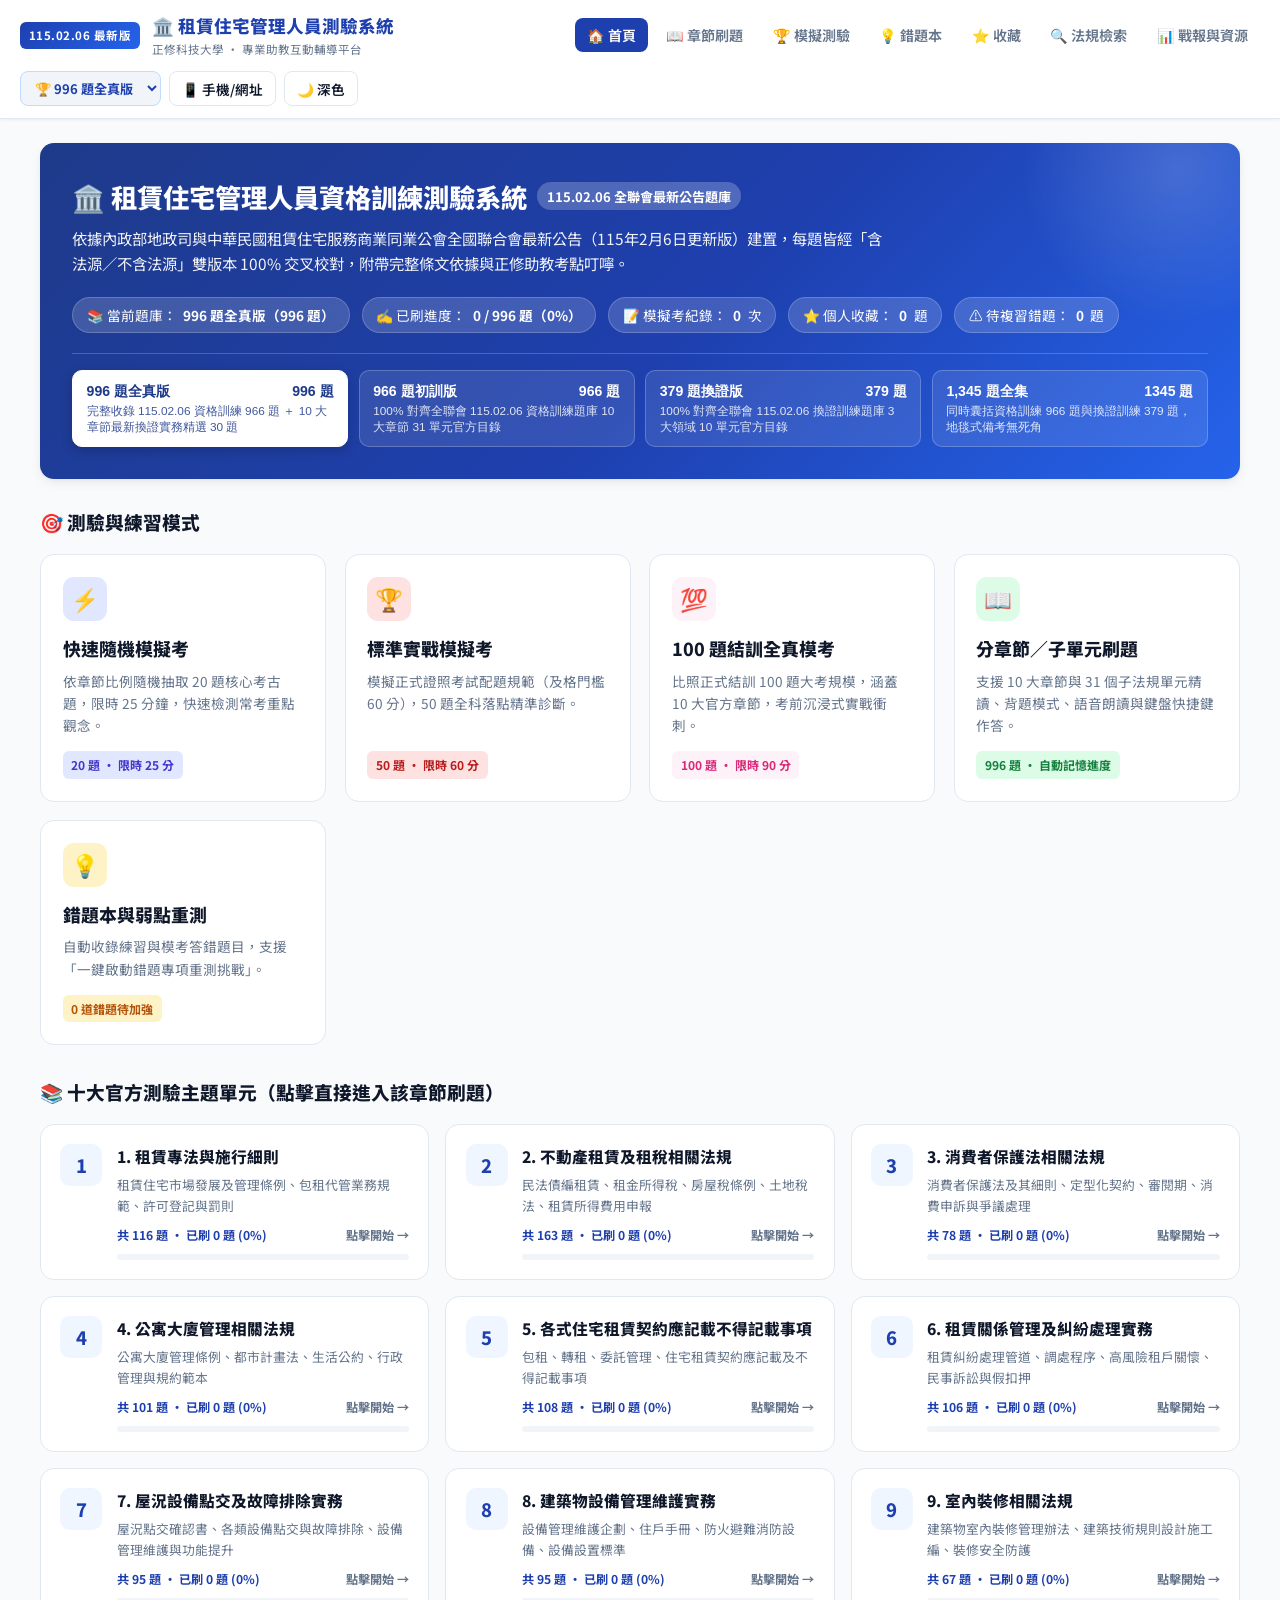
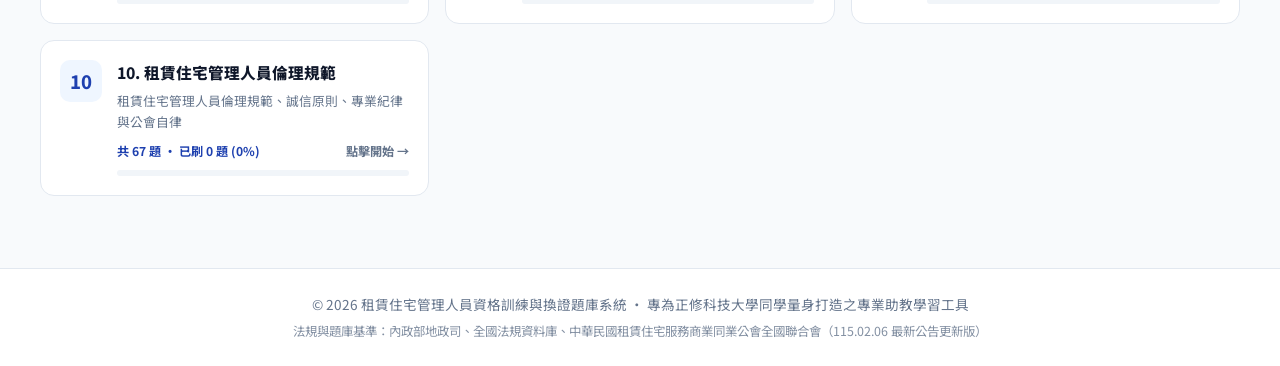
==== commit 0e766360: "feat(deploy): 新增 GitHub Pages 永久雲端部署與跨裝置 QR Code 視窗" ====
--- a/output/index.html
+++ b/output/index.html
@@ -40,6 +40,7 @@
           <option value="renew379">🔄 379 題換證版</option>
           <option value="all1345">🔥 1,345 題全集</option>
         </select>
+        <button id="connectInfoBtn" class="tool-btn" title="查看永久書籤網址與手機跨裝置連線 QR Code" onclick="openConnectionModal()">📱 手機/網址</button>
         <button id="themeToggleBtn" class="tool-btn" title="切換深淺色主題">🌙 深色</button>
       </div>
     </div>
